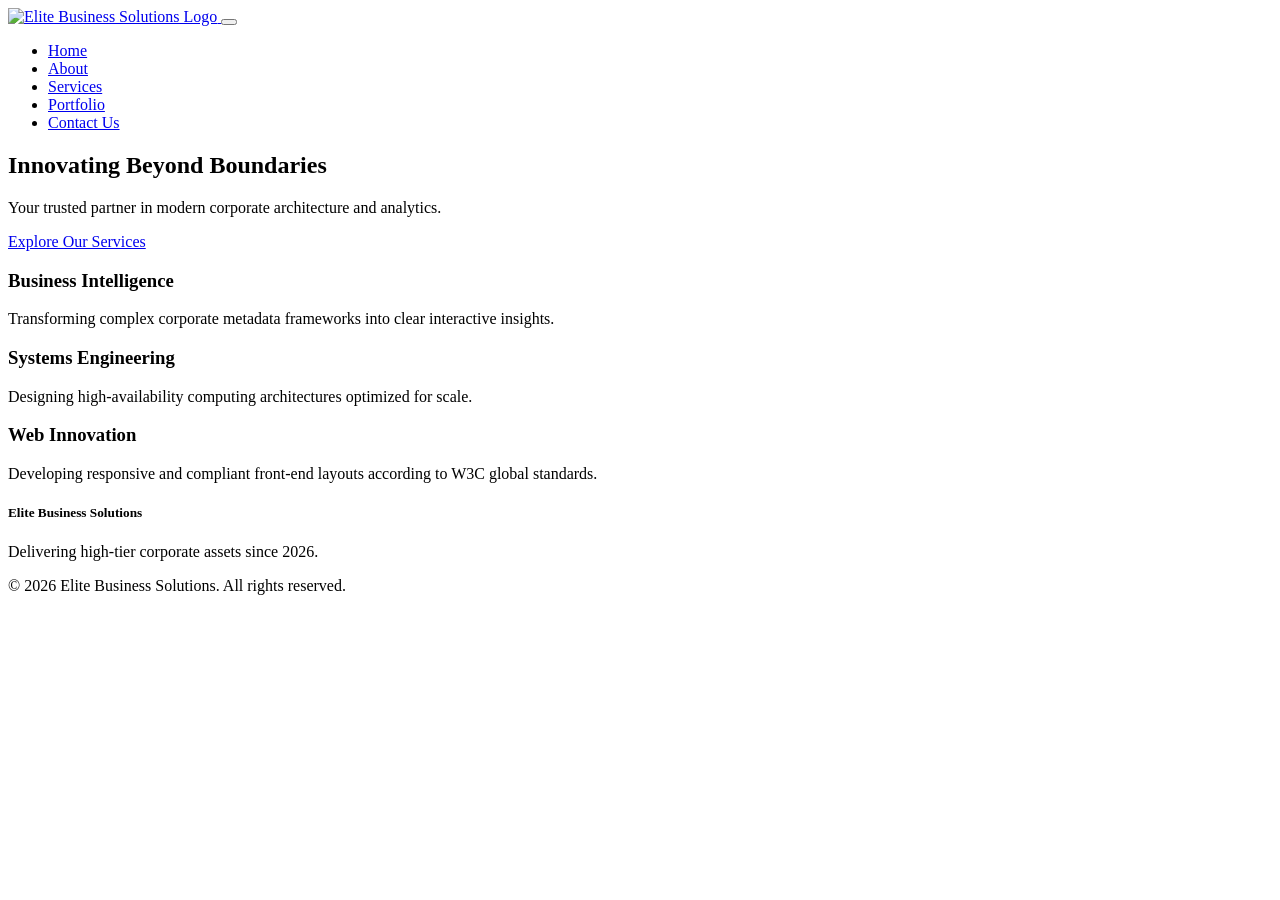
==== index.html @ d3850afd "Add initial HTML structure for the homepage" ====
<!DOCTYPE html>
<html lang="en">
<head>
    <meta charset="UTF-8">
    <meta name="viewport" content="width=device-width, initial-scale=1.0">
    <title>Home | Elite Business Solutions</title>
    <link href="https://cdn.jsdelivr.net/npm/bootstrap@5.3.2/dist/dist/embed.min.css" rel="stylesheet">
    <link rel="stylesheet" href="css/style.css">
</head>
<body>

    <header>
        <nav class="navbar navbar-expand-lg custom-nav navbar-dark shadow-sm">
            <div class="container">
                <a class="navbar-brand" href="index.html">
                    <img src="assets/images/logo.png" alt="Elite Business Solutions Logo" width="150" height="50">
                </a>
                <button class="navbar-toggler" type="button" data-bs-toggle="collapse" data-bs-target="#mainNav">
                    <span class="navbar-toggler-icon"></span>
                </button>
                <div class="collapse navbar-collapse" id="mainNav">
                    <ul class="navbar-nav ms-auto">
                        <li class="nav-item"><a class="nav-link active" href="index.html">Home</a></li>
                        <li class="nav-item"><a class="nav-link" href="about.html">About</a></li>
                        <li class="nav-item"><a class="nav-link" href="services.html">Services</a></li>
                        <li class="nav-item"><a class="nav-link" href="portfolio.html">Portfolio</a></li>
                        <li class="nav-item"><a class="nav-link" href="contact.html">Contact Us</a></li>
                    </ul>
                </div>
            </div>
        </nav>
    </header>

    <main>
        <section class="hero-section text-center">
            <div class="container">
                <h1 class="display-4 fw-bold">Innovating Beyond Boundaries</h1>
                <p class="lead">Your trusted partner in modern corporate architecture and analytics.</p>
                <a href="services.html" class="btn btn-warning btn-lg mt-3">Explore Our Services</a>
            </div>
        </section>

        <section class="py-5">
            <div class="container">
                <div class="row text-center g-4">
                    <div class="col-md-4">
                        <div class="p-3 bg-white rounded shadow-sm">
                            <h3>Business Intelligence</h3>
                            <p>Transforming complex corporate metadata frameworks into clear interactive insights.</p>
                        </div>
                    </div>
                    <div class="col-md-4">
                        <div class="p-3 bg-white rounded shadow-sm">
                            <h3>Systems Engineering</h3>
                            <p>Designing high-availability computing architectures optimized for scale.</p>
                        </div>
                    </div>
                    <div class="col-md-4">
                        <div class="p-3 bg-white rounded shadow-sm">
                            <h3>Web Innovation</h3>
                            <p>Developing responsive and compliant front-end layouts according to W3C global standards.</p>
                        </div>
                    </div>
                </div>
            </div>
        </section>
    </main>

    <footer class="text-center text-md-start">
        <div class="container">
            <div class="row">
                <div class="col-md-6 mb-3">
                    <h5>Elite Business Solutions</h5>
                    <p class="small">Delivering high-tier corporate assets since 2026.</p>
                </div>
                <div class="col-md-6 text-md-end">
                    <p class="small">&copy; 2026 Elite Business Solutions. All rights reserved.</p>
                </div>
            </div>
        </div>
    </footer>

    <script src="https://cdn.jsdelivr.net/npm/bootstrap@5.3.2/dist/js/bootstrap.bundle.min.js"></script>
</body>
</html>
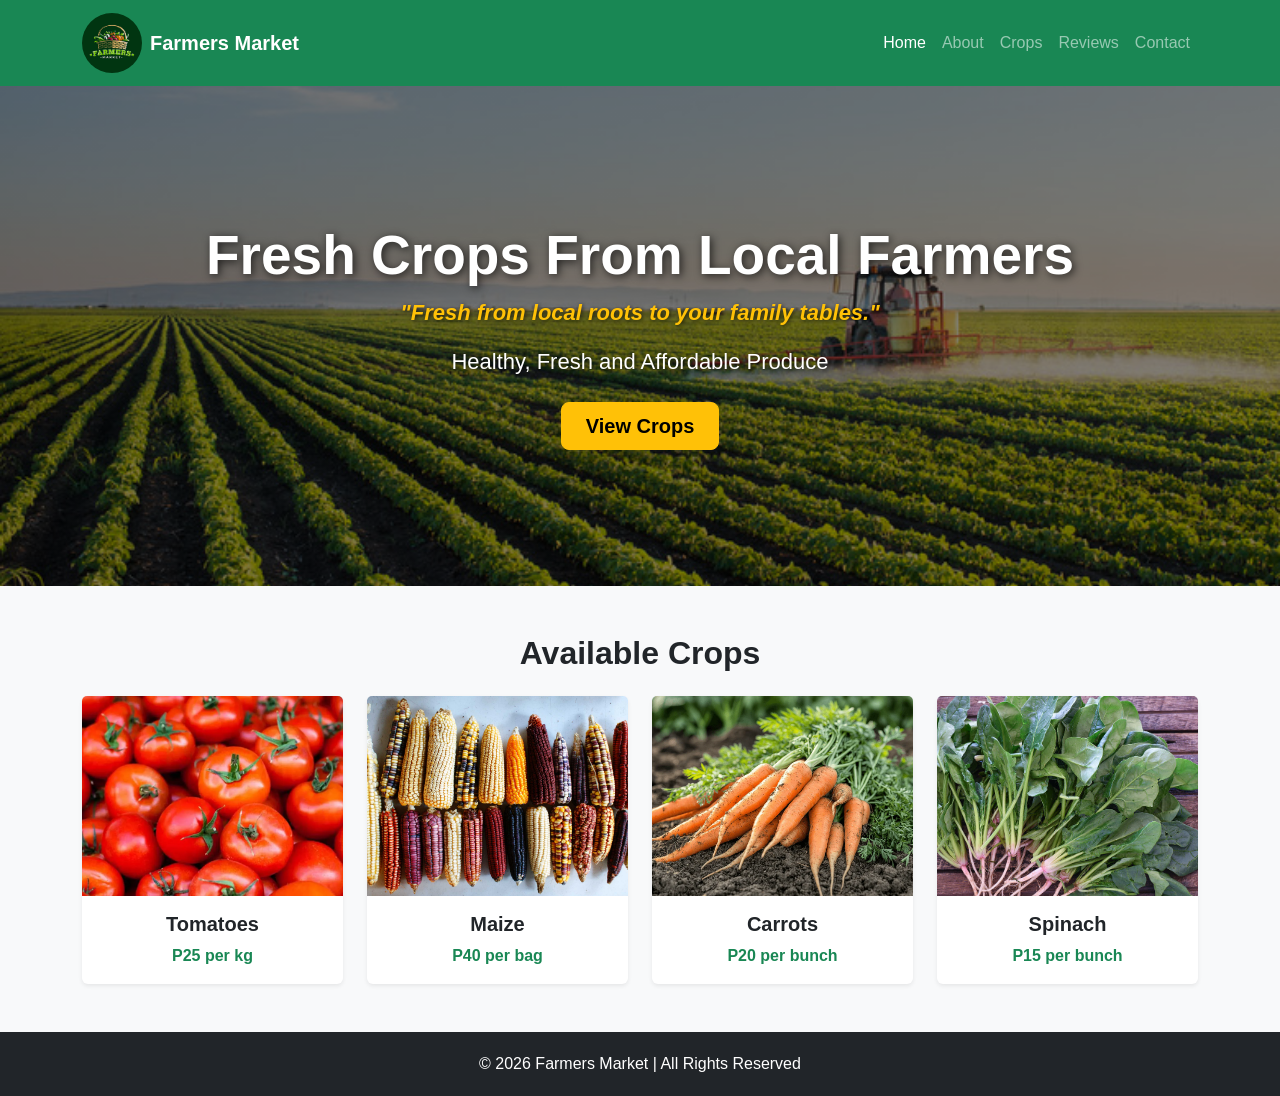
==== commit df3d66dd: "Add initial HTML structure for Farmers Market page" ====
--- a/index.html
+++ b/index.html
@@ -3,81 +3,90 @@
 <head>
     <meta charset="UTF-8">
     <meta name="viewport" content="width=device-width, initial-scale=1.0">
-    <title>Home | Elite Business Solutions</title>
-    <link href="https://cdn.jsdelivr.net/npm/bootstrap@5.3.2/dist/dist/embed.min.css" rel="stylesheet">
-    <link rel="stylesheet" href="css/style.css">
+    <title>Home | Farmers Market</title>
+    <link href="https://cdn.jsdelivr.net/npm/bootstrap@5.3.2/dist/css/bootstrap.min.css" rel="stylesheet">
+    <link rel="stylesheet" href="style.css">
 </head>
 <body>
 
-    <header>
-        <nav class="navbar navbar-expand-lg custom-nav navbar-dark shadow-sm">
-            <div class="container">
-                <a class="navbar-brand" href="index.html">
-                    <img src="assets/images/logo.png" alt="Elite Business Solutions Logo" width="150" height="50">
-                </a>
-                <button class="navbar-toggler" type="button" data-bs-toggle="collapse" data-bs-target="#mainNav">
-                    <span class="navbar-toggler-icon"></span>
-                </button>
-                <div class="collapse navbar-collapse" id="mainNav">
-                    <ul class="navbar-nav ms-auto">
-                        <li class="nav-item"><a class="nav-link active" href="index.html">Home</a></li>
-                        <li class="nav-item"><a class="nav-link" href="about.html">About</a></li>
-                        <li class="nav-item"><a class="nav-link" href="services.html">Services</a></li>
-                        <li class="nav-item"><a class="nav-link" href="portfolio.html">Portfolio</a></li>
-                        <li class="nav-item"><a class="nav-link" href="contact.html">Contact Us</a></li>
-                    </ul>
-                </div>
+    <nav class="navbar navbar-expand-lg navbar-dark bg-success">
+        <div class="container">
+            <a class="navbar-brand d-flex align-items-center" href="index.html">
+                <img src="hand-drawn-farmers-market-logo_23-2149329270.avif"
+                     alt="Farmers Market Organic Business Logo"
+                     width="60"
+                     height="60"
+                     class="me-2 rounded-circle">
+                <span class="fw-bold">Farmers Market</span>
+            </a>
+            <button class="navbar-toggler" type="button" data-bs-toggle="collapse" data-bs-target="#menu">
+                <span class="navbar-toggler-icon"></span>
+            </button>
+            <div class="collapse navbar-collapse" id="menu">
+                <ul class="navbar-nav ms-auto">
+                    <li class="nav-item"><a class="nav-link active" aria-current="page" href="index.html">Home</a></li>
+                    <li class="nav-item"><a class="nav-link" href="about.html">About</a></li>
+                    <li class="nav-item"><a class="nav-link" href="crops.html">Crops</a></li>
+                    <li class="nav-item"><a class="nav-link" href="review.html">Reviews</a></li>
+                    <li class="nav-item"><a class="nav-link" href="contact.html">Contact</a></li>
+                </ul>
             </div>
-        </nav>
+        </div>
+    </nav>
+
+    <header class="hero">
+        <div class="hero-text mx-auto px-3">
+            <h1>Fresh Crops From Local Farmers</h1>
+            <p class="text-warning fst-italic mb-3 fw-semibold">"Fresh from local roots to your family tables."</p>
+            <p class="mb-4">Healthy, Fresh and Affordable Produce</p>
+            <a href="crops.html" class="btn btn-warning btn-lg fw-bold px-4 shadow">View Crops</a>
+        </div>
     </header>
 
-    <main>
-        <section class="hero-section text-center">
-            <div class="container">
-                <h1 class="display-4 fw-bold">Innovating Beyond Boundaries</h1>
-                <p class="lead">Your trusted partner in modern corporate architecture and analytics.</p>
-                <a href="services.html" class="btn btn-warning btn-lg mt-3">Explore Our Services</a>
-            </div>
-        </section>
-
-        <section class="py-5">
-            <div class="container">
-                <div class="row text-center g-4">
-                    <div class="col-md-4">
-                        <div class="p-3 bg-white rounded shadow-sm">
-                            <h3>Business Intelligence</h3>
-                            <p>Transforming complex corporate metadata frameworks into clear interactive insights.</p>
-                        </div>
-                    </div>
-                    <div class="col-md-4">
-                        <div class="p-3 bg-white rounded shadow-sm">
-                            <h3>Systems Engineering</h3>
-                            <p>Designing high-availability computing architectures optimized for scale.</p>
-                        </div>
-                    </div>
-                    <div class="col-md-4">
-                        <div class="p-3 bg-white rounded shadow-sm">
-                            <h3>Web Innovation</h3>
-                            <p>Developing responsive and compliant front-end layouts according to W3C global standards.</p>
-                        </div>
+    <section class="container my-5">
+        <h2 class="text-center mb-4 fw-bold">Available Crops</h2>
+        <div class="row g-4">
+            <div class="col-sm-6 col-md-3">
+                <div class="card h-100 shadow-sm">
+                    <img src="tomatoes.webp" alt="Fresh red organic tomatoes on vine" width="300" height="200" class="card-img-top">
+                    <div class="card-body text-center">
+                        <h5 class="fw-bold">Tomatoes</h5>
+                        <p class="text-success fw-bold m-0">P25 per kg</p>
                     </div>
                 </div>
             </div>
-        </section>
-    </main>
-
-    <footer class="text-center text-md-start">
-        <div class="container">
-            <div class="row">
-                <div class="col-md-6 mb-3">
-                    <h5>Elite Business Solutions</h5>
-                    <p class="small">Delivering high-tier corporate assets since 2026.</p>
+            <div class="col-sm-6 col-md-3">
+                <div class="card h-100 shadow-sm">
+                    <img src="Maize.jpg" alt="Freshly harvested sweet yellow maize ears" width="300" height="200" class="card-img-top">
+                    <div class="card-body text-center">
+                        <h5 class="fw-bold">Maize</h5>
+                        <p class="text-success fw-bold m-0">P40 per bag</p>
+                    </div>
                 </div>
-                <div class="col-md-6 text-md-end">
-                    <p class="small">&copy; 2026 Elite Business Solutions. All rights reserved.</p>
+            </div>
+            <div class="col-sm-6 col-md-3">
+                <div class="card h-100 shadow-sm">
+                    <img src="Carrots.webp" alt="Vibrant freshly dug crisp bundle of carrots" width="300" height="200" class="card-img-top">
+                    <div class="card-body text-center">
+                        <h5 class="fw-bold">Carrots</h5>
+                        <p class="text-success fw-bold m-0">P20 per bunch</p>
+                    </div>
+                </div>
+            </div>
+            <div class="col-sm-6 col-md-3">
+                <div class="card h-100 shadow-sm">
+                    <img src="Spinach.jpg" alt="Rich green crispy bundled organic spinach leaves" width="300" height="200" class="card-img-top">
+                    <div class="card-body text-center">
+                        <h5 class="fw-bold">Spinach</h5>
+                        <p class="text-success fw-bold m-0">P15 per bunch</p>
+                    </div>
                 </div>
             </div>
         </div>
+    </section>
+
+    <footer>
+        <p class="mb-0">© 2026 Farmers Market | All Rights Reserved</p>
     </footer>
 
     <script src="https://cdn.jsdelivr.net/npm/bootstrap@5.3.2/dist/js/bootstrap.bundle.min.js"></script>
--- a/style.css
+++ b/style.css
@@ -0,0 +1,80 @@
+/* ================= GLOBAL AND BASE STYLES ================= */
+body {
+    margin: 0;
+    padding: 0;
+    font-family: Arial, sans-serif;
+    background-color: #f8f9fa; /* Vibrant green-friendly clean background tint */
+    display: flex;
+    flex-direction: column;
+    min-height: 100vh; /* Grounding footer rules */
+}
+
+/* ================= PRESENTATION LAYER THEMES ================= */
+
+/* Hero Landing Section Wrapper */
+.hero {
+    background: linear-gradient(rgba(0, 0, 0, 0.5), rgba(0, 0, 0, 0.5)), url('Farm_background.jpg');
+    background-size: cover;
+    background-position: center;
+    background-repeat: no-repeat;
+    height: 500px;
+    display: flex;
+    justify-content: center;
+    align-items: center;
+    text-align: center;
+    color: white;
+}
+
+/* Hero Typography Specs */
+.hero-text h1 {
+    font-size: 55px;
+    font-weight: bold;
+    text-shadow: 2px 2px 8px rgba(0, 0, 0, 0.7);
+}
+
+.hero-text p {
+    font-size: 22px;
+    text-shadow: 1px 1px 4px rgba(0, 0, 0, 0.7);
+}
+
+/* Card Interaction Properties */
+.card {
+    transition: transform 0.3s ease, box-shadow 0.3s ease;
+    border: none;
+}
+
+/* Card Scale Hover Animations */
+.card:hover {
+    transform: translateY(-5px) scale(1.03);
+    box-shadow: 0 10px 20px rgba(0, 0, 0, 0.15) !important;
+}
+
+/* Crop Uniform Formatting Grid */
+.card-img-top {
+    object-fit: cover;
+    height: 200px;
+}
+
+/* Content Element Placement Spacing Wrappers */
+.about-section {
+    max-width: 900px;
+    margin: 0 auto;
+}
+
+/* Responsive Constraints for Feedback Wrapper */
+.contact-form {
+    width: 100%;
+    max-width: 600px;
+    margin: 0 auto;
+    background-color: #ffffff;
+    border-radius: 12px;
+}
+
+/* Uniform Layout Footer */
+footer {
+    background-color: #212529;
+    color: #ffffff;
+    text-align: center;
+    padding: 20px;
+    margin-top: auto;
+}
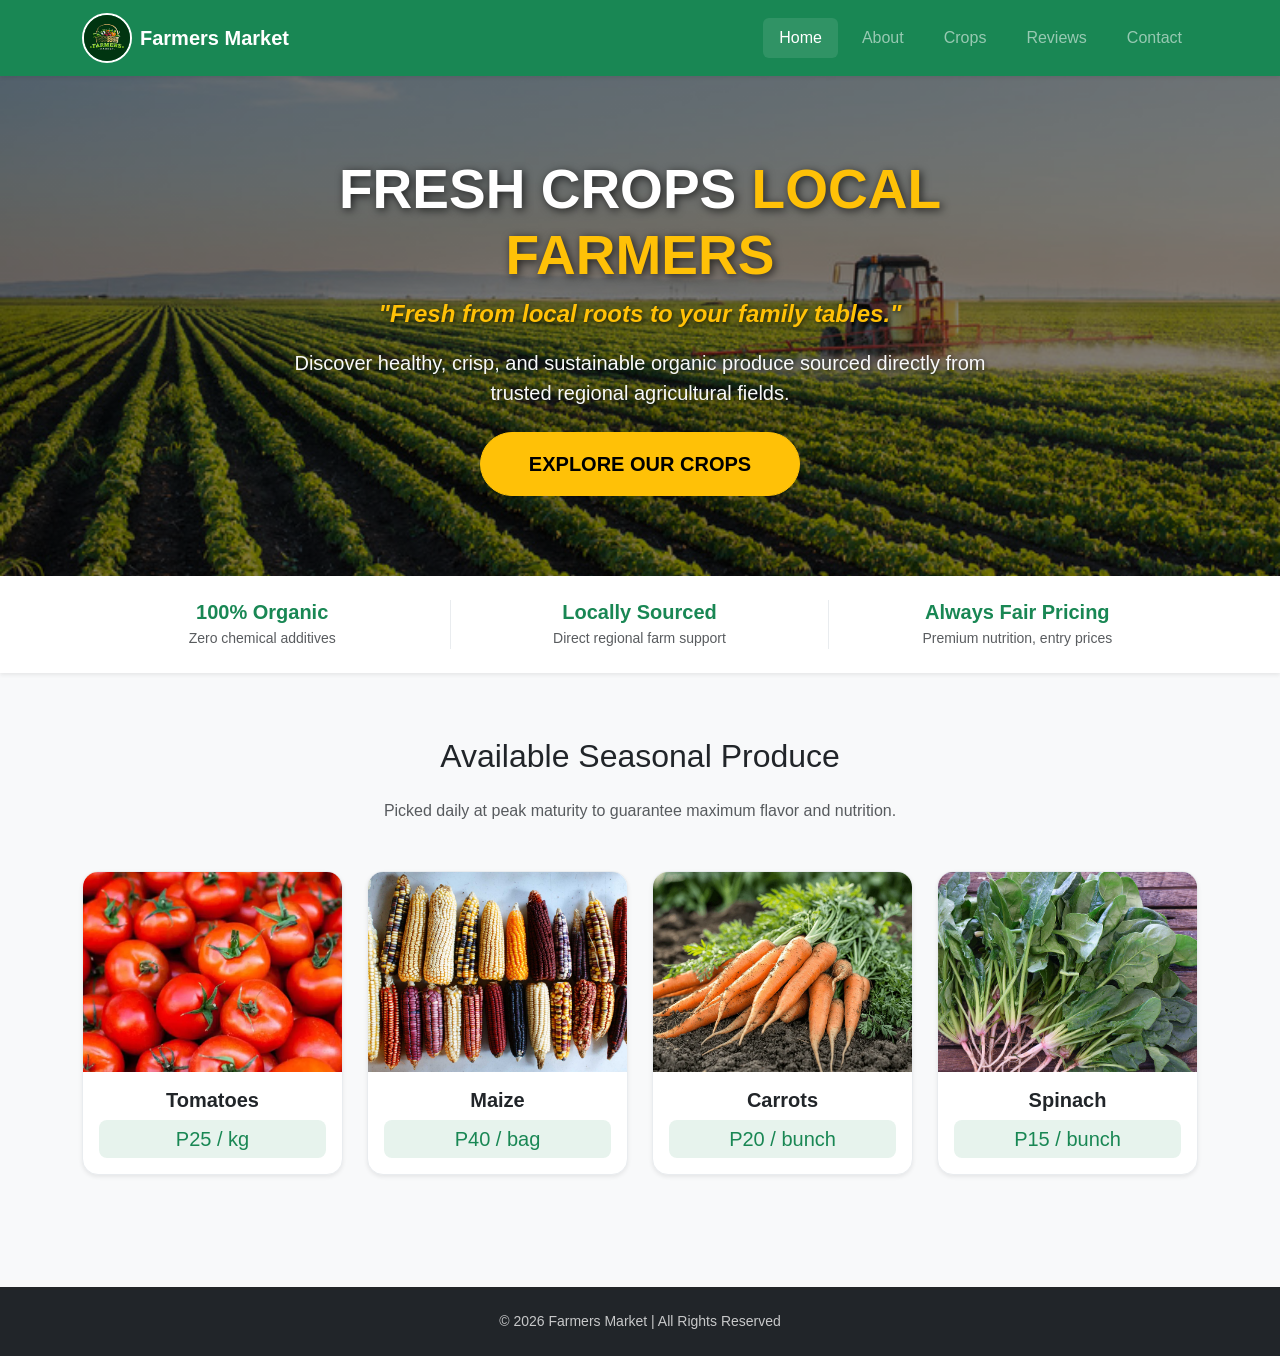
==== commit 7610e50a: "Update index.html" ====
--- a/index.html
+++ b/index.html
@@ -9,84 +9,136 @@
 </head>
 <body>
 
-    <nav class="navbar navbar-expand-lg navbar-dark bg-success">
+    <nav class="navbar navbar-expand-lg navbar-dark bg-success sticky-top shadow-sm">
         <div class="container">
             <a class="navbar-brand d-flex align-items-center" href="index.html">
                 <img src="hand-drawn-farmers-market-logo_23-2149329270.avif"
                      alt="Farmers Market Organic Business Logo"
-                     width="60"
-                     height="60"
-                     class="me-2 rounded-circle">
-                <span class="fw-bold">Farmers Market</span>
+                     width="50"
+                     height="50"
+                     class="me-2 rounded-circle border border-white border-2">
+                <span class="fw-bold tracking-wide">Farmers Market</span>
             </a>
             <button class="navbar-toggler" type="button" data-bs-toggle="collapse" data-bs-target="#menu">
                 <span class="navbar-toggler-icon"></span>
             </button>
             <div class="collapse navbar-collapse" id="menu">
-                <ul class="navbar-nav ms-auto">
-                    <li class="nav-item"><a class="nav-link active" aria-current="page" href="index.html">Home</a></li>
-                    <li class="nav-item"><a class="nav-link" href="about.html">About</a></li>
-                    <li class="nav-item"><a class="nav-link" href="crops.html">Crops</a></li>
-                    <li class="nav-item"><a class="nav-link" href="review.html">Reviews</a></li>
-                    <li class="nav-item"><a class="nav-link" href="contact.html">Contact</a></li>
+                <ul class="navbar-nav ms-auto gap-2">
+                    <li class="nav-item"><a class="nav-link active px-3 rounded bg-white bg-opacity-10" aria-current="page" href="index.html">Home</a></li>
+                    <li class="nav-item"><a class="nav-link px-3" href="about.html">About</a></li>
+                    <li class="nav-item"><a class="nav-link px-3" href="crops.html">Crops</a></li>
+                    <li class="nav-item"><a class="nav-link px-3" href="review.html">Reviews</a></li>
+                    <li class="nav-item"><a class="nav-link px-3" href="contact.html">Contact</a></li>
                 </ul>
             </div>
         </div>
     </nav>
 
-    <header class="hero">
-        <div class="hero-text mx-auto px-3">
-            <h1>Fresh Crops From Local Farmers</h1>
-            <p class="text-warning fst-italic mb-3 fw-semibold">"Fresh from local roots to your family tables."</p>
-            <p class="mb-4">Healthy, Fresh and Affordable Produce</p>
-            <a href="crops.html" class="btn btn-warning btn-lg fw-bold px-4 shadow">View Crops</a>
+    <header class="hero position-relative">
+        <div class="container position-relative z-2">
+            <div class="row justify-content-center">
+                <div class="col-md-10 col-lg-8 hero-text text-center">
+                    <h1 class="display-3 fw-black text-white text-uppercase tracking-tight mb-2">
+                        Fresh Crops <span class="text-warning">Local Farmers</span>
+                    </h1>
+                    <p class="fs-4 text-warning fst-italic mb-3 fw-semibold letter-spacing-1">
+                        "Fresh from local roots to your family tables." 
+                    </p>
+                    <p class="fs-5 text-light opacity-90 mb-4 max-w-600 mx-auto">
+                        Discover healthy, crisp, and sustainable organic produce sourced directly from trusted regional agricultural fields.
+                    </p>
+                    <a href="crops.html" class="btn btn-warning btn-lg fw-bold px-5 py-3 rounded-pill shadow-lg text-uppercase transition-all hover-scale">
+                        Explore Our Crops
+                    </a>
+                </div>
+            </div>
         </div>
+        <div class="position-absolute top-0 start-0 w-100 height-100 bg-dark opacity-40 z-1"></div>
     </header>
 
-    <section class="container my-5">
-        <h2 class="text-center mb-4 fw-bold">Available Crops</h2>
-        <div class="row g-4">
-            <div class="col-sm-6 col-md-3">
-                <div class="card h-100 shadow-sm">
-                    <img src="tomatoes.webp" alt="Fresh red organic tomatoes on vine" width="300" height="200" class="card-img-top">
-                    <div class="card-body text-center">
-                        <h5 class="fw-bold">Tomatoes</h5>
-                        <p class="text-success fw-bold m-0">P25 per kg</p>
-                    </div>
+    <section class="bg-white py-4 shadow-sm position-relative z-3">
+        <div class="container">
+            <div class="row text-center g-3">
+                <div class="col-md-4 border-end border-light-subtle">
+                    <h5 class="fw-bold text-success mb-1">100% Organic</h5>
+                    <p class="text-muted small mb-0">Zero chemical additives</p>
                 </div>
-            </div>
-            <div class="col-sm-6 col-md-3">
-                <div class="card h-100 shadow-sm">
-                    <img src="Maize.jpg" alt="Freshly harvested sweet yellow maize ears" width="300" height="200" class="card-img-top">
-                    <div class="card-body text-center">
-                        <h5 class="fw-bold">Maize</h5>
-                        <p class="text-success fw-bold m-0">P40 per bag</p>
-                    </div>
+                <div class="col-md-4 border-end border-light-subtle">
+                    <h5 class="fw-bold text-success mb-1">Locally Sourced</h5>
+                    <p class="text-muted small mb-0">Direct regional farm support</p>
                 </div>
-            </div>
-            <div class="col-sm-6 col-md-3">
-                <div class="card h-100 shadow-sm">
-                    <img src="Carrots.webp" alt="Vibrant freshly dug crisp bundle of carrots" width="300" height="200" class="card-img-top">
-                    <div class="card-body text-center">
-                        <h5 class="fw-bold">Carrots</h5>
-                        <p class="text-success fw-bold m-0">P20 per bunch</p>
-                    </div>
-                </div>
-            </div>
-            <div class="col-sm-6 col-md-3">
-                <div class="card h-100 shadow-sm">
-                    <img src="Spinach.jpg" alt="Rich green crispy bundled organic spinach leaves" width="300" height="200" class="card-img-top">
-                    <div class="card-body text-center">
-                        <h5 class="fw-bold">Spinach</h5>
-                        <p class="text-success fw-bold m-0">P15 per bunch</p>
-                    </div>
+                <div class="col-md-4">
+                    <h5 class="fw-bold text-success mb-1">Always Fair Pricing</h5>
+                    <p class="text-muted small mb-0">Premium nutrition, entry prices</p>
                 </div>
             </div>
         </div>
     </section>
 
-    <footer>
-        <p class="mb-0">© 2026 Farmers Market | All Rights Reserved</p>
+    <main class="container my-5 py-3">
+        <div class="text-center mb-5">
+            <h2 class="fw-black text-dark position-relative d-inline-block pb-2">
+                Available Seasonal Produce
+                <span class="position-absolute bottom-0 start-25 end-25 bg-success rounded" style="height: 4px;"></span>
+            </h2>
+            <p class="text-muted mt-2">Picked daily at peak maturity to guarantee maximum flavor and nutrition.</p>
+        </div>
+
+        <div class="row g-4 justify-content-center">
+            
+            <div class="col-sm-6 col-md-4 col-lg-3">
+                <div class="card h-100 shadow-sm border border-light-subtle rounded-4 overflow-hidden">
+                    <div class="overflow-hidden bg-light">
+                        <img src="tomatoes.webp" alt="Fresh red organic tomatoes on vine" width="300" height="200" class="card-img-top image-zoom">
+                    </div>
+                    <div class="card-body text-center p-3">
+                        <h5 class="fw-bold text-dark mb-2">Tomatoes</h5>
+                        <p class="text-success fw-extrabold fs-5 mb-0 bg-success bg-opacity-10 py-1 rounded-3">P25 / kg</p>
+                    </div>
+                </div>
+            </div>
+
+            <div class="col-sm-6 col-md-4 col-lg-3">
+                <div class="card h-100 shadow-sm border border-light-subtle rounded-4 overflow-hidden">
+                    <div class="overflow-hidden bg-light">
+                        <img src="Maize.jpg" alt="Freshly harvested sweet yellow maize ears" width="300" height="200" class="card-img-top image-zoom">
+                    </div>
+                    <div class="card-body text-center p-3">
+                        <h5 class="fw-bold text-dark mb-2">Maize</h5>
+                        <p class="text-success fw-extrabold fs-5 mb-0 bg-success bg-opacity-10 py-1 rounded-3">P40 / bag</p>
+                    </div>
+                </div>
+            </div>
+
+            <div class="col-sm-6 col-md-4 col-lg-3">
+                <div class="card h-100 shadow-sm border border-light-subtle rounded-4 overflow-hidden">
+                    <div class="overflow-hidden bg-light">
+                        <img src="Carrots.webp" alt="Vibrant freshly dug crisp bundle of carrots" width="300" height="200" class="card-img-top image-zoom">
+                    </div>
+                    <div class="card-body text-center p-3">
+                        <h5 class="fw-bold text-dark mb-2">Carrots</h5>
+                        <p class="text-success fw-extrabold fs-5 mb-0 bg-success bg-opacity-10 py-1 rounded-3">P20 / bunch</p>
+                    </div>
+                </div>
+            </div>
+
+            <div class="col-sm-6 col-md-4 col-lg-3">
+                <div class="card h-100 shadow-sm border border-light-subtle rounded-4 overflow-hidden">
+                    <div class="overflow-hidden bg-light">
+                        <img src="Spinach.jpg" alt="Rich green crispy bundled organic spinach leaves" width="300" height="200" class="card-img-top image-zoom">
+                    </div>
+                    <div class="card-body text-center p-3">
+                        <h5 class="fw-bold text-dark mb-2">Spinach</h5>
+                        <p class="text-success fw-extrabold fs-5 mb-0 bg-success bg-opacity-10 py-1 rounded-3">P15 / bunch</p>
+                    </div>
+                </div>
+            </div>
+
+        </div>
+    </main>
+
+    <footer class="mt-5 py-4">
+        <p class="mb-0 small opacity-75">© 2026 Farmers Market | All Rights Reserved</p>
     </footer>
 
     <script src="https://cdn.jsdelivr.net/npm/bootstrap@5.3.2/dist/js/bootstrap.bundle.min.js"></script>
--- a/style.css
+++ b/style.css
@@ -1,4 +1,6 @@
-/* ================= GLOBAL AND BASE STYLES ================= */
+/* ==========================================================================
+   1. GLOBAL AND BASE STYLES
+   ========================================================================== */
 body {
     margin: 0;
     padding: 0;
@@ -6,10 +8,12 @@
     background-color: #f8f9fa; /* Vibrant green-friendly clean background tint */
     display: flex;
     flex-direction: column;
-    min-height: 100vh; /* Grounding footer rules */
+    min-height: 100vh; /* Keeps footer pinned to bottom of short content pages */
 }
 
-/* ================= PRESENTATION LAYER THEMES ================= */
+/* ==========================================================================
+   2. PRESENTATION LAYER THEMES & HERO
+   ========================================================================== */
 
 /* Hero Landing Section Wrapper */
 .hero {
@@ -32,10 +36,23 @@
     text-shadow: 2px 2px 8px rgba(0, 0, 0, 0.7);
 }
 
+@media (max-width: 576px) {
+    .hero-text h1 {
+        font-size: 36px; /* Scales down smoothly on small screens to prevent clipping */
+    }
+    .hero-text p {
+        font-size: 18px !important;
+    }
+}
+
 .hero-text p {
     font-size: 22px;
     text-shadow: 1px 1px 4px rgba(0, 0, 0, 0.7);
 }
+
+/* ==========================================================================
+   3. INTERACTIVE CARDS & CONTENT SYSTEMS
+   ========================================================================== */
 
 /* Card Interaction Properties */
 .card {
@@ -43,7 +60,7 @@
     border: none;
 }
 
-/* Card Scale Hover Animations */
+/* Card Scale Hover Animations (Adds excellent active presentation feedback) */
 .card:hover {
     transform: translateY(-5px) scale(1.03);
     box-shadow: 0 10px 20px rgba(0, 0, 0, 0.15) !important;
@@ -52,7 +69,7 @@
 /* Crop Uniform Formatting Grid */
 .card-img-top {
     object-fit: cover;
-    height: 200px;
+    height: 200px; /* Forces crop images to maintain a balanced structural height */
 }
 
 /* Content Element Placement Spacing Wrappers */
@@ -61,20 +78,39 @@
     margin: 0 auto;
 }
 
+/* ==========================================================================
+   4. RESPONSIVE FORMS & FORM COMPONENT ADJUSTMENTS
+   ========================================================================== */
+
 /* Responsive Constraints for Feedback Wrapper */
 .contact-form {
     width: 100%;
-    max-width: 600px;
+    max-width: 550px;
     margin: 0 auto;
     background-color: #ffffff;
     border-radius: 12px;
 }
 
-/* Uniform Layout Footer */
+/* Fixed form selection radio button placement settings */
+.form-check-input {
+    float: none;
+    margin-right: 0;
+    cursor: pointer;
+}
+
+/* Ensures labels wrap nicely on extremely narrow screens */
+.form-check-label {
+    cursor: pointer;
+    user-select: none;
+}
+
+/* ==========================================================================
+   5. UNIFORM FOOTER CONFIGURATION
+   ========================================================================== */
 footer {
-    background-color: #212529;
+    background-color: #212529; /* Deep slate dark tone matching Bootstrap's bg-dark */
     color: #ffffff;
     text-align: center;
     padding: 20px;
-    margin-top: auto;
+    margin-top: auto; /* Works alongside body flex to cleanly ground the footer layer */
 }
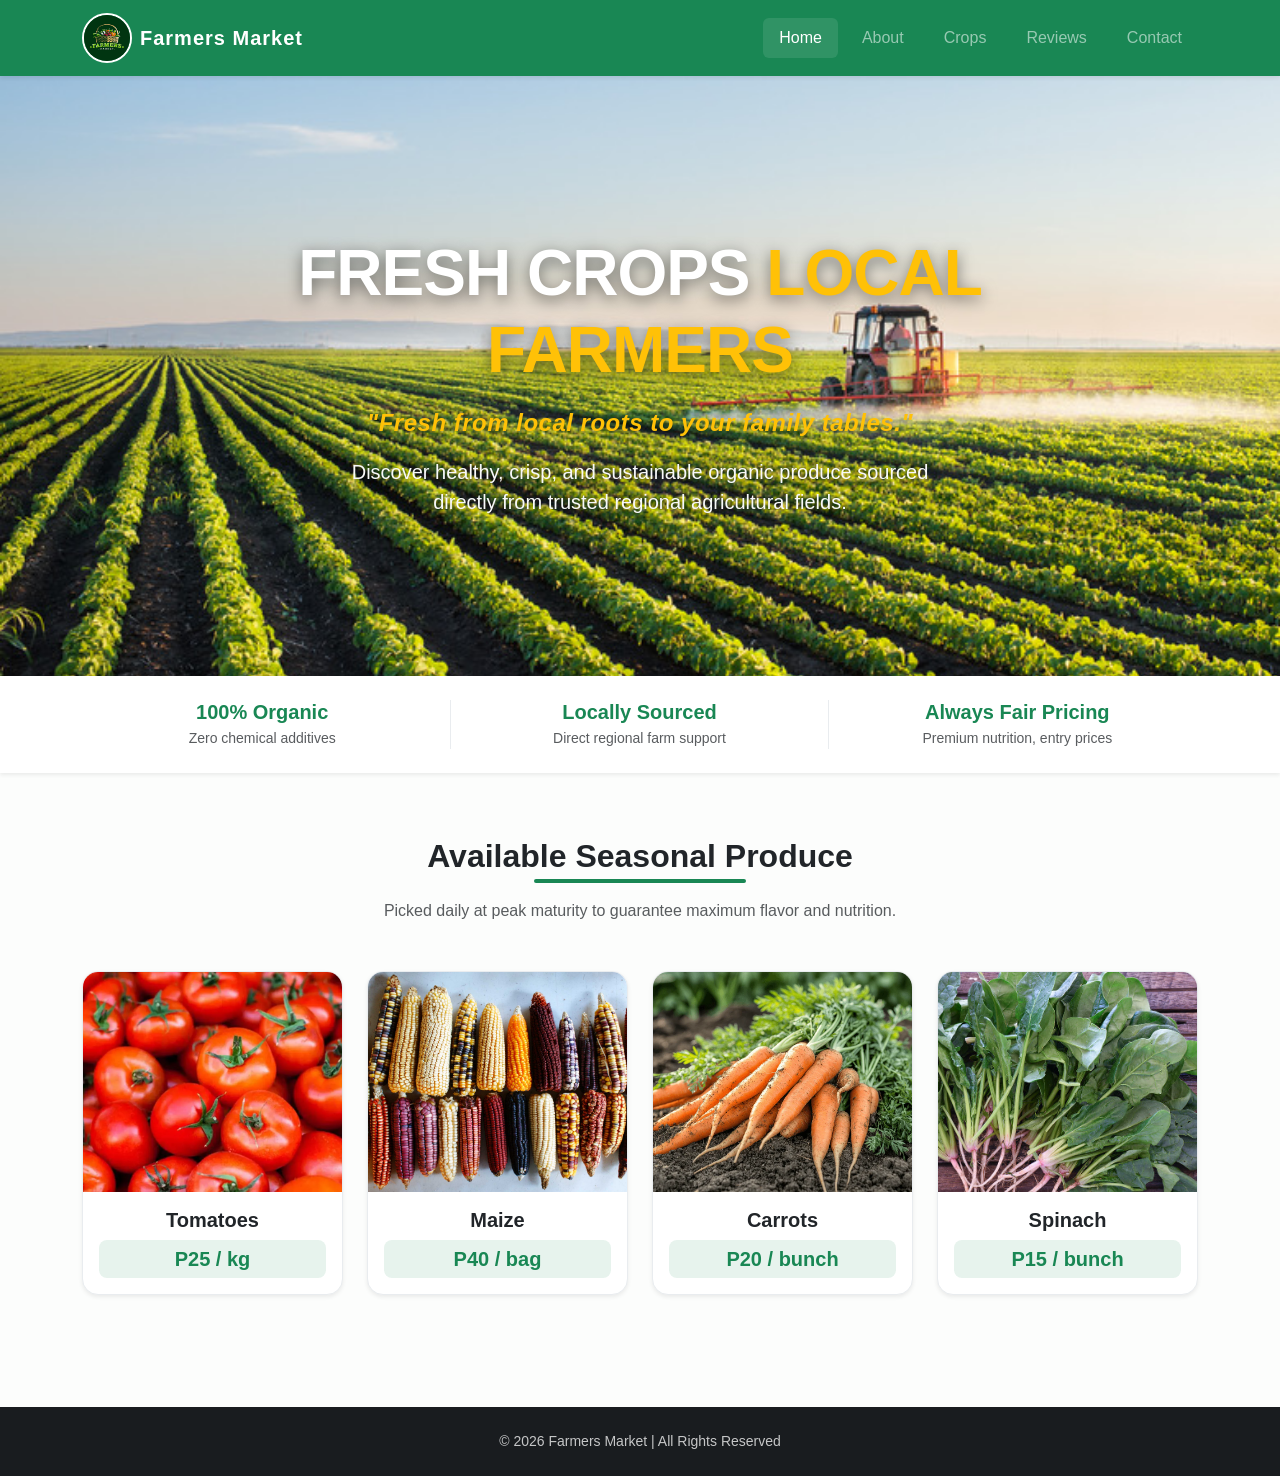
==== commit da544d20: "Update index.html" ====
--- a/index.html
+++ b/index.html
@@ -38,18 +38,15 @@
         <div class="container position-relative z-2">
             <div class="row justify-content-center">
                 <div class="col-md-10 col-lg-8 hero-text text-center">
-                    <h1 class="display-3 fw-black text-white text-uppercase tracking-tight mb-2">
+                    <h1 class="display-3 fw-black text-white text-uppercase tracking-tight mb-3">
                         Fresh Crops <span class="text-warning">Local Farmers</span>
                     </h1>
                     <p class="fs-4 text-warning fst-italic mb-3 fw-semibold letter-spacing-1">
-                        "Fresh from local roots to your family tables." 
+                        "Fresh from local roots to your family tables."
                     </p>
-                    <p class="fs-5 text-light opacity-90 mb-4 max-w-600 mx-auto">
+                    <p class="fs-5 text-light opacity-90 max-w-600 mx-auto mb-0">
                         Discover healthy, crisp, and sustainable organic produce sourced directly from trusted regional agricultural fields.
                     </p>
-                    <a href="crops.html" class="btn btn-warning btn-lg fw-bold px-5 py-3 rounded-pill shadow-lg text-uppercase transition-all hover-scale">
-                        Explore Our Crops
-                    </a>
                 </div>
             </div>
         </div>
--- a/style.css
+++ b/style.css
@@ -4,85 +4,95 @@
 body {
     margin: 0;
     padding: 0;
-    font-family: Arial, sans-serif;
-    background-color: #f8f9fa; /* Vibrant green-friendly clean background tint */
+    font-family: 'Segoe UI', Arial, sans-serif;
+    background-color: #fcfdfc; /* Clean, slightly green-tinted white */
     display: flex;
     flex-direction: column;
-    min-height: 100vh; /* Keeps footer pinned to bottom of short content pages */
+    min-height: 100vh;
 }
+
+/* Custom Utilities */
+.fw-black { font-weight: 900; }
+.fw-extrabold { font-weight: 850; }
+.tracking-wide { letter-spacing: 1px; }
+.tracking-tight { letter-spacing: -1px; }
+.letter-spacing-1 { letter-spacing: 0.5px; }
+.max-w-600 { max-width: 600px; }
+.start-25 { left: 25%; }
+.end-25 { right: 25%; }
 
 /* ==========================================================================
    2. PRESENTATION LAYER THEMES & HERO
    ========================================================================== */
-
-/* Hero Landing Section Wrapper */
 .hero {
-    background: linear-gradient(rgba(0, 0, 0, 0.5), rgba(0, 0, 0, 0.5)), url('Farm_background.jpg');
+    background-image: url('Farm_background.jpg');
     background-size: cover;
     background-position: center;
     background-repeat: no-repeat;
-    height: 500px;
+    height: 600px; /* Slightly deeper height space allocation */
     display: flex;
-    justify-content: center;
     align-items: center;
-    text-align: center;
-    color: white;
+    position: relative;
 }
 
-/* Hero Typography Specs */
+/* Extra typography control filters */
 .hero-text h1 {
-    font-size: 55px;
-    font-weight: bold;
-    text-shadow: 2px 2px 8px rgba(0, 0, 0, 0.7);
-}
-
-@media (max-width: 576px) {
-    .hero-text h1 {
-        font-size: 36px; /* Scales down smoothly on small screens to prevent clipping */
-    }
-    .hero-text p {
-        font-size: 18px !important;
-    }
+    text-shadow: 0 4px 15px rgba(0, 0, 0, 0.5);
 }
 
 .hero-text p {
-    font-size: 22px;
-    text-shadow: 1px 1px 4px rgba(0, 0, 0, 0.7);
+    text-shadow: 0 2px 8px rgba(0, 0, 0, 0.4);
+}
+
+@media (max-width: 768px) {
+    .hero { height: 500px; }
+    .hero-text h1 { font-size: 2.5rem !important; }
+    .hero-text p { font-size: 1.1rem !important; }
+    .border-end { border-end: none !important; border-bottom: 1px solid #dee2e6 !important; padding-bottom: 15px; }
+}
+
+/* Interactive CTA Controls */
+.hover-scale:hover {
+    transform: translateY(-3px);
+    box-shadow: 0 12px 24px rgba(255, 193, 7, 0.4) !important;
+}
+.transition-all {
+    transition: all 0.3s cubic-bezier(0.25, 0.8, 0.25, 1);
 }
 
 /* ==========================================================================
-   3. INTERACTIVE CARDS & CONTENT SYSTEMS
+   3. CARDS & IMAGE COMPONENT SYSTEMS
    ========================================================================== */
-
-/* Card Interaction Properties */
 .card {
-    transition: transform 0.3s ease, box-shadow 0.3s ease;
-    border: none;
+    transition: transform 0.4s cubic-bezier(0.165, 0.84, 0.44, 1), box-shadow 0.4s ease;
+    background-color: #ffffff;
 }
 
-/* Card Scale Hover Animations (Adds excellent active presentation feedback) */
 .card:hover {
-    transform: translateY(-5px) scale(1.03);
-    box-shadow: 0 10px 20px rgba(0, 0, 0, 0.15) !important;
+    transform: translateY(-8px);
+    box-shadow: 0 15px 30px rgba(0, 0, 0, 0.1) !important;
 }
 
-/* Crop Uniform Formatting Grid */
+/* Uniform Crop Grid Parameters */
 .card-img-top {
     object-fit: cover;
-    height: 200px; /* Forces crop images to maintain a balanced structural height */
+    height: 220px; 
+    transition: transform 0.5s ease;
 }
 
-/* Content Element Placement Spacing Wrappers */
+/* Zoom animation on cards */
+.card:hover .image-zoom {
+    transform: scale(1.06);
+}
+
+/* ==========================================================================
+   4. RESPONSIVE FORMS & ELEMENT PLACEMENT WRAPPERS
+   ========================================================================== */
 .about-section {
     max-width: 900px;
     margin: 0 auto;
 }
 
-/* ==========================================================================
-   4. RESPONSIVE FORMS & FORM COMPONENT ADJUSTMENTS
-   ========================================================================== */
-
-/* Responsive Constraints for Feedback Wrapper */
 .contact-form {
     width: 100%;
     max-width: 550px;
@@ -91,26 +101,19 @@
     border-radius: 12px;
 }
 
-/* Fixed form selection radio button placement settings */
 .form-check-input {
     float: none;
     margin-right: 0;
     cursor: pointer;
 }
 
-/* Ensures labels wrap nicely on extremely narrow screens */
-.form-check-label {
-    cursor: pointer;
-    user-select: none;
-}
-
 /* ==========================================================================
-   5. UNIFORM FOOTER CONFIGURATION
+   5. UNIFORM FOOTER ALIGNMENT
    ========================================================================== */
 footer {
-    background-color: #212529; /* Deep slate dark tone matching Bootstrap's bg-dark */
+    background-color: #191c1f; /* Premium dark carbon shade */
     color: #ffffff;
     text-align: center;
-    padding: 20px;
-    margin-top: auto; /* Works alongside body flex to cleanly ground the footer layer */
+    padding: 24px;
+    margin-top: auto;
 }
